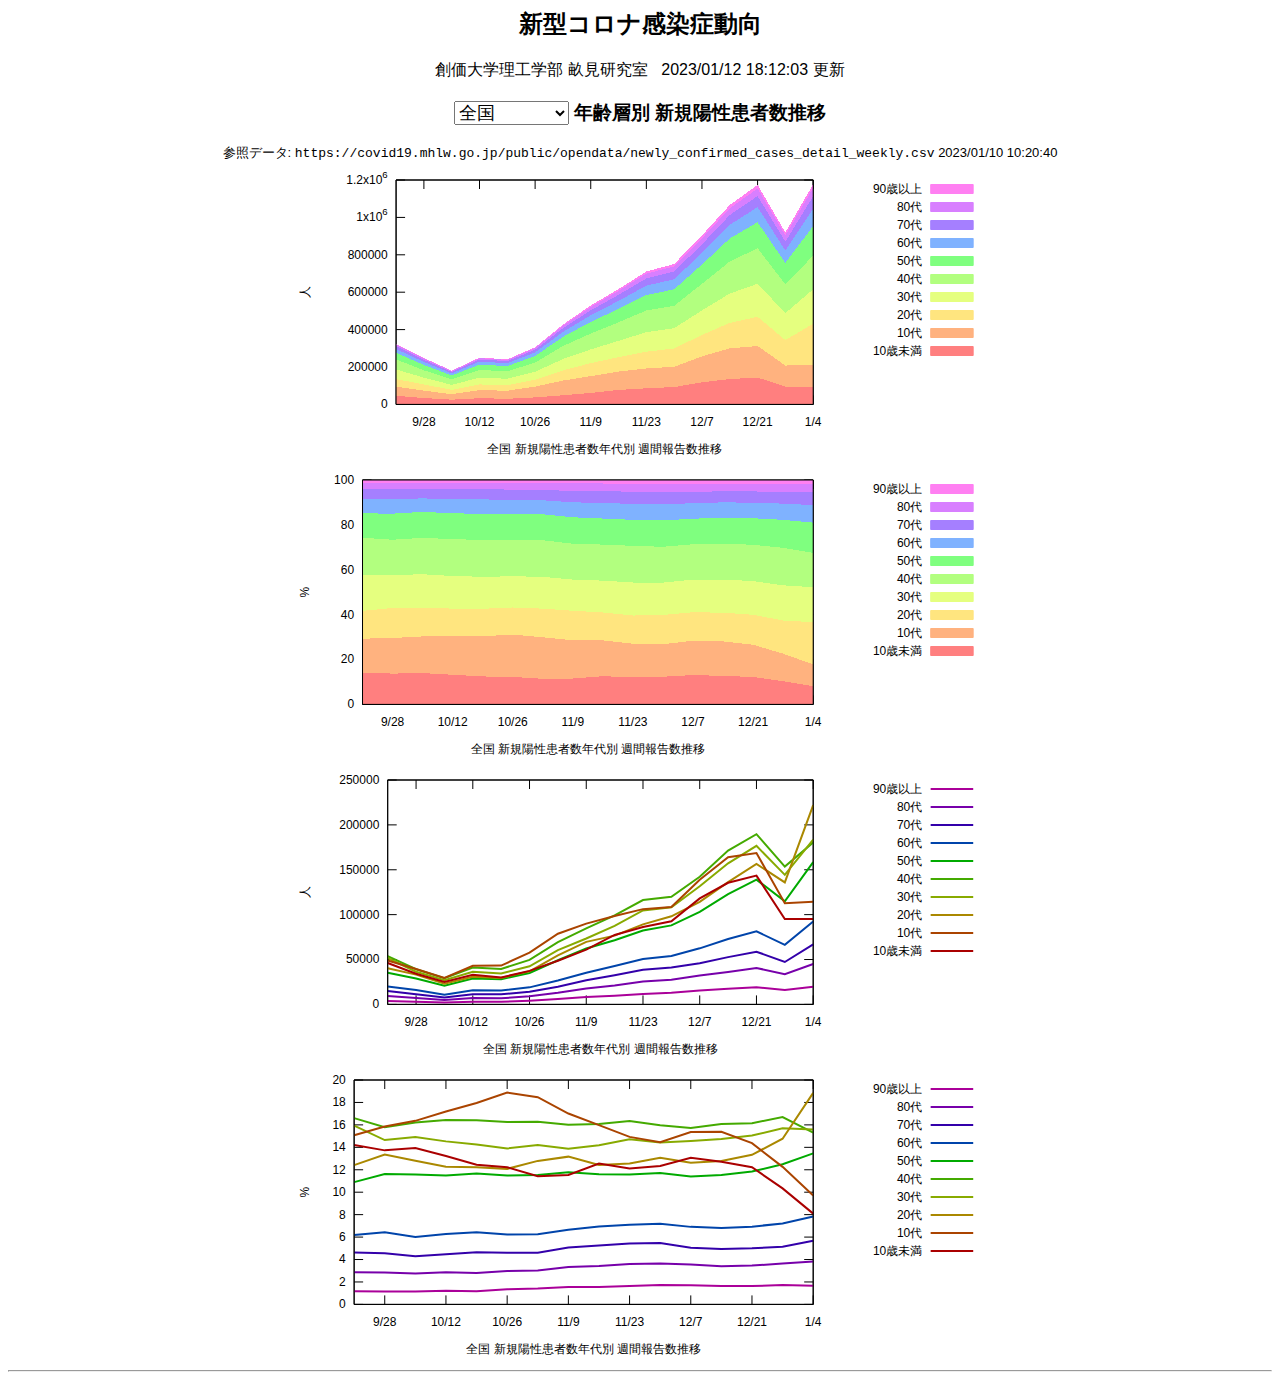
==== AgeRanks/index.html @ fa47df5a "first commit" ====
<html>
<head><meta charset="UTF-8">
<meta name="viewport" content="width=device-width">
<title>新型コロナ感染症動向</title>
<style type="text/css">
body {text-align:center;font-family:Helvetica}
.ref {font-size:small}
.url {font-family:courier}
#pref {font-size:large}
</style>
<script type="text/javascript" src="ageRanks.js"></script>
</head>
<body onload="setup()">
<h2>新型コロナ感染症動向</h2>
<p>創価大学理工学部 畝見研究室 &nbsp;
2023/01/12 18:12:03 <!-- Revision -->
更新
</p>
<h3><select id="pref" onchange="selectPref(this.value)"></select>
年齢層別 新規陽性患者数推移</h3>
<div class=ref>参照データ:
<span class=url>https://covid19.mhlw.go.jp/public/opendata/newly_confirmed_cases_detail_weekly.csv</span>
2023/01/10 10:20:40 <!-- AgeZones -->
</div>
<div id="ageGraphs">
<img src="ages_num_c/00.svg">
<img src="ages_rate_c/00.svg">
<img src="ages_num_r/00.svg">
<img src="ages_rate_r/00.svg">
</div>
<hr/>
</body>
</html>
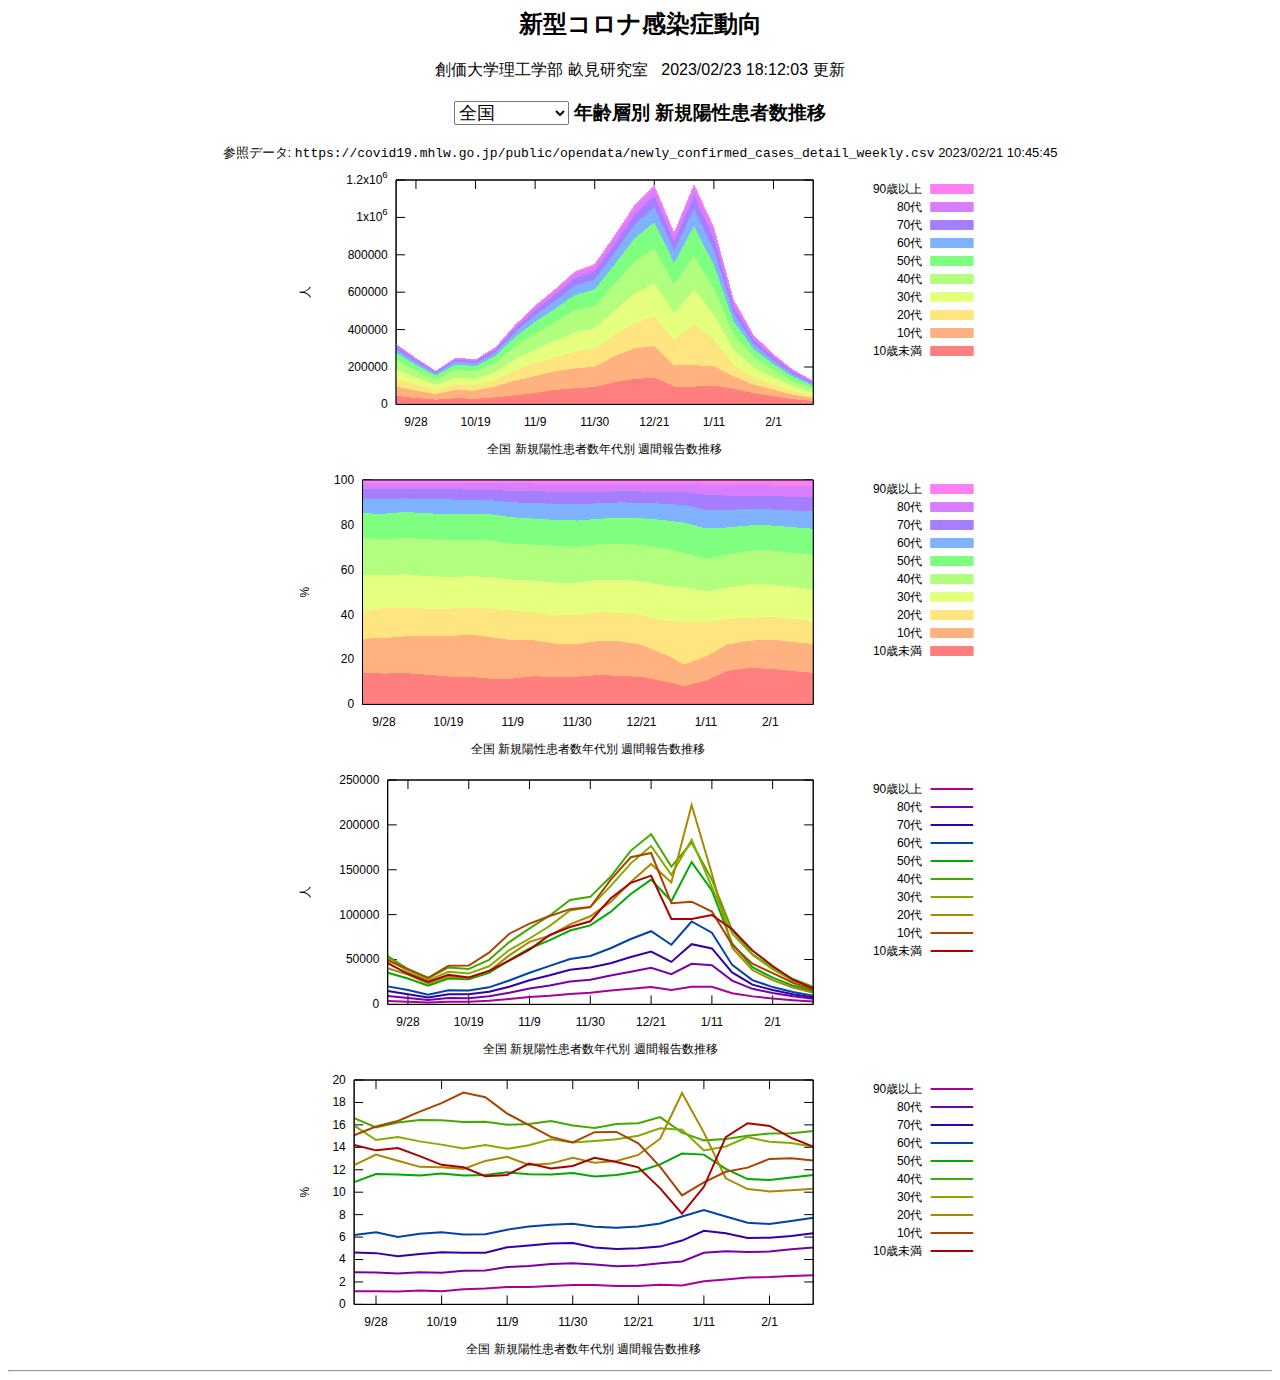
==== commit 90fa1be4: "Revised Vax3TrsEn, added AgeRanksDeath, COVID19JpnTPp5, etc." ====
--- a/AgeRanks/index.html
+++ b/AgeRanks/index.html
@@ -13,14 +13,14 @@
 <body onload="setup()">
 <h2>新型コロナ感染症動向</h2>
 <p>創価大学理工学部 畝見研究室 &nbsp;
-2023/01/12 18:12:03 <!-- Revision -->
+2023/02/23 18:12:03 <!-- Revision -->
 更新
 </p>
 <h3><select id="pref" onchange="selectPref(this.value)"></select>
 年齢層別 新規陽性患者数推移</h3>
 <div class=ref>参照データ:
 <span class=url>https://covid19.mhlw.go.jp/public/opendata/newly_confirmed_cases_detail_weekly.csv</span>
-2023/01/10 10:20:40 <!-- AgeZones -->
+2023/02/21 10:45:45 <!-- AgeZones -->
 </div>
 <div id="ageGraphs">
 <img src="ages_num_c/00.svg">
